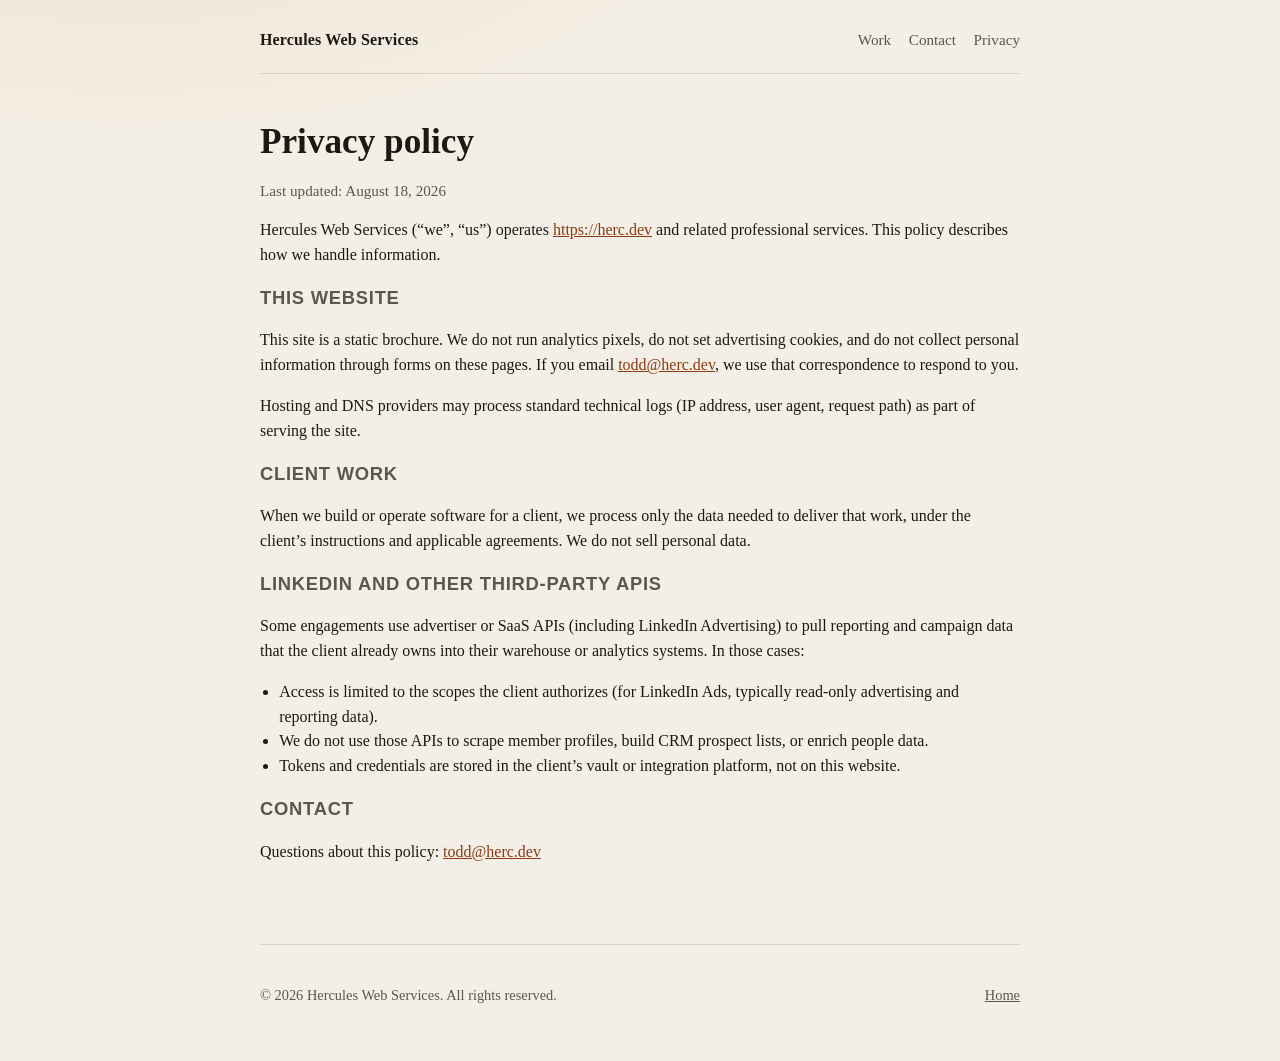
==== privacy/index.html @ 5faf5331 "Add Hercules Web Services site for herc.dev. Static brochure and privacy policy for GitHub Pages at " ====
<!DOCTYPE html>
<html lang="en">
  <head>
    <meta charset="utf-8" />
    <meta name="viewport" content="width=device-width, initial-scale=1" />
    <title>Privacy policy — Hercules Web Services</title>
    <meta
      name="description"
      content="Privacy policy for Hercules Web Services and herc.dev."
    />
    <link rel="canonical" href="https://herc.dev/privacy/" />
    <link rel="stylesheet" href="/styles.css" />
  </head>
  <body>
    <header class="site-header">
      <a class="mark" href="/">Hercules Web Services</a>
      <nav>
        <a href="/#work">Work</a>
        <a href="/#contact">Contact</a>
        <a href="/privacy/">Privacy</a>
      </nav>
    </header>

    <main class="legal">
      <h1>Privacy policy</h1>
      <p class="meta">Last updated: August 18, 2026</p>

      <p>
        Hercules Web Services (“we”, “us”) operates
        <a href="https://herc.dev">https://herc.dev</a> and related
        professional services. This policy describes how we handle information.
      </p>

      <h2>This website</h2>
      <p>
        This site is a static brochure. We do not run analytics pixels, do not
        set advertising cookies, and do not collect personal information through
        forms on these pages. If you email
        <a href="mailto:todd@herc.dev">todd@herc.dev</a>, we use that
        correspondence to respond to you.
      </p>
      <p>
        Hosting and DNS providers may process standard technical logs (IP
        address, user agent, request path) as part of serving the site.
      </p>

      <h2>Client work</h2>
      <p>
        When we build or operate software for a client, we process only the
        data needed to deliver that work, under the client’s instructions and
        applicable agreements. We do not sell personal data.
      </p>

      <h2>LinkedIn and other third-party APIs</h2>
      <p>
        Some engagements use advertiser or SaaS APIs (including LinkedIn
        Advertising) to pull reporting and campaign data that the client
        already owns into their warehouse or analytics systems. In those
        cases:
      </p>
      <ul>
        <li>
          Access is limited to the scopes the client authorizes (for LinkedIn
          Ads, typically read-only advertising and reporting data).
        </li>
        <li>
          We do not use those APIs to scrape member profiles, build CRM
          prospect lists, or enrich people data.
        </li>
        <li>
          Tokens and credentials are stored in the client’s vault or
          integration platform, not on this website.
        </li>
      </ul>

      <h2>Contact</h2>
      <p>
        Questions about this policy:
        <a href="mailto:todd@herc.dev">todd@herc.dev</a>
      </p>
    </main>

    <footer>
      <p>&copy; 2026 Hercules Web Services. All rights reserved.</p>
      <p><a href="/">Home</a></p>
    </footer>
  </body>
</html>
---- styles.css ----
:root {
  --bg: #f4efe6;
  --ink: #1c1914;
  --muted: #5c564c;
  --line: #d8d0c3;
  --accent: #8a3b12;
  --paper: #fbf8f2;
}

* {
  box-sizing: border-box;
}

html {
  scroll-behavior: smooth;
}

body {
  margin: 0;
  min-height: 100vh;
  font-family: "Iowan Old Style", "Palatino Linotype", Palatino, Georgia, serif;
  color: var(--ink);
  background:
    radial-gradient(1200px 500px at 10% -10%, #efe4d2 0%, transparent 55%),
    var(--bg);
  line-height: 1.55;
}

a {
  color: var(--accent);
}

.site-header,
footer,
main {
  width: min(760px, calc(100% - 2.5rem));
  margin-inline: auto;
}

.site-header {
  display: flex;
  justify-content: space-between;
  align-items: baseline;
  gap: 1rem;
  padding: 1.75rem 0 1.25rem;
  border-bottom: 1px solid var(--line);
}

.mark {
  font-weight: 700;
  letter-spacing: 0.01em;
  text-decoration: none;
  color: var(--ink);
}

nav {
  display: flex;
  gap: 1.1rem;
  font-size: 0.95rem;
}

nav a {
  text-decoration: none;
  color: var(--muted);
}

nav a:hover {
  color: var(--ink);
}

.hero {
  padding: 4.5rem 0 3rem;
}

.eyebrow {
  margin: 0 0 0.75rem;
  text-transform: uppercase;
  letter-spacing: 0.16em;
  font-size: 0.72rem;
  color: var(--muted);
  font-family: -apple-system, BlinkMacSystemFont, "Segoe UI", sans-serif;
}

h1 {
  margin: 0 0 1.1rem;
  font-size: clamp(2.1rem, 5vw, 3.35rem);
  line-height: 1.12;
  font-weight: 600;
}

.lede {
  margin: 0;
  max-width: 38rem;
  font-size: 1.15rem;
  color: var(--muted);
}

.cta {
  margin: 2rem 0 0;
}

.button {
  display: inline-block;
  padding: 0.7rem 1.1rem;
  background: var(--ink);
  color: var(--paper);
  text-decoration: none;
  border-radius: 2px;
}

.button:hover {
  background: var(--accent);
}

.panel {
  padding: 0 0 3rem;
}

h2 {
  margin: 0 0 1rem;
  font-size: 1.15rem;
  letter-spacing: 0.04em;
  text-transform: uppercase;
  font-family: -apple-system, BlinkMacSystemFont, "Segoe UI", sans-serif;
  color: var(--muted);
  font-weight: 600;
}

.work-list {
  margin: 0;
  padding: 0;
  list-style: none;
}

.work-list li {
  padding: 1.1rem 0;
  border-top: 1px solid var(--line);
}

.work-list li:last-child {
  border-bottom: 1px solid var(--line);
}

.legal {
  padding: 3rem 0 4rem;
}

.legal h1 {
  font-size: 2.2rem;
}

.meta {
  color: var(--muted);
  font-size: 0.95rem;
}

.legal ul {
  padding-left: 1.2rem;
}

footer {
  display: flex;
  justify-content: space-between;
  gap: 1rem;
  padding: 1.5rem 0 2.5rem;
  border-top: 1px solid var(--line);
  color: var(--muted);
  font-size: 0.9rem;
}

footer a {
  color: var(--muted);
}

@media (max-width: 640px) {
  .site-header,
  footer {
    flex-direction: column;
    align-items: flex-start;
  }

  .hero {
    padding-top: 3rem;
  }
}
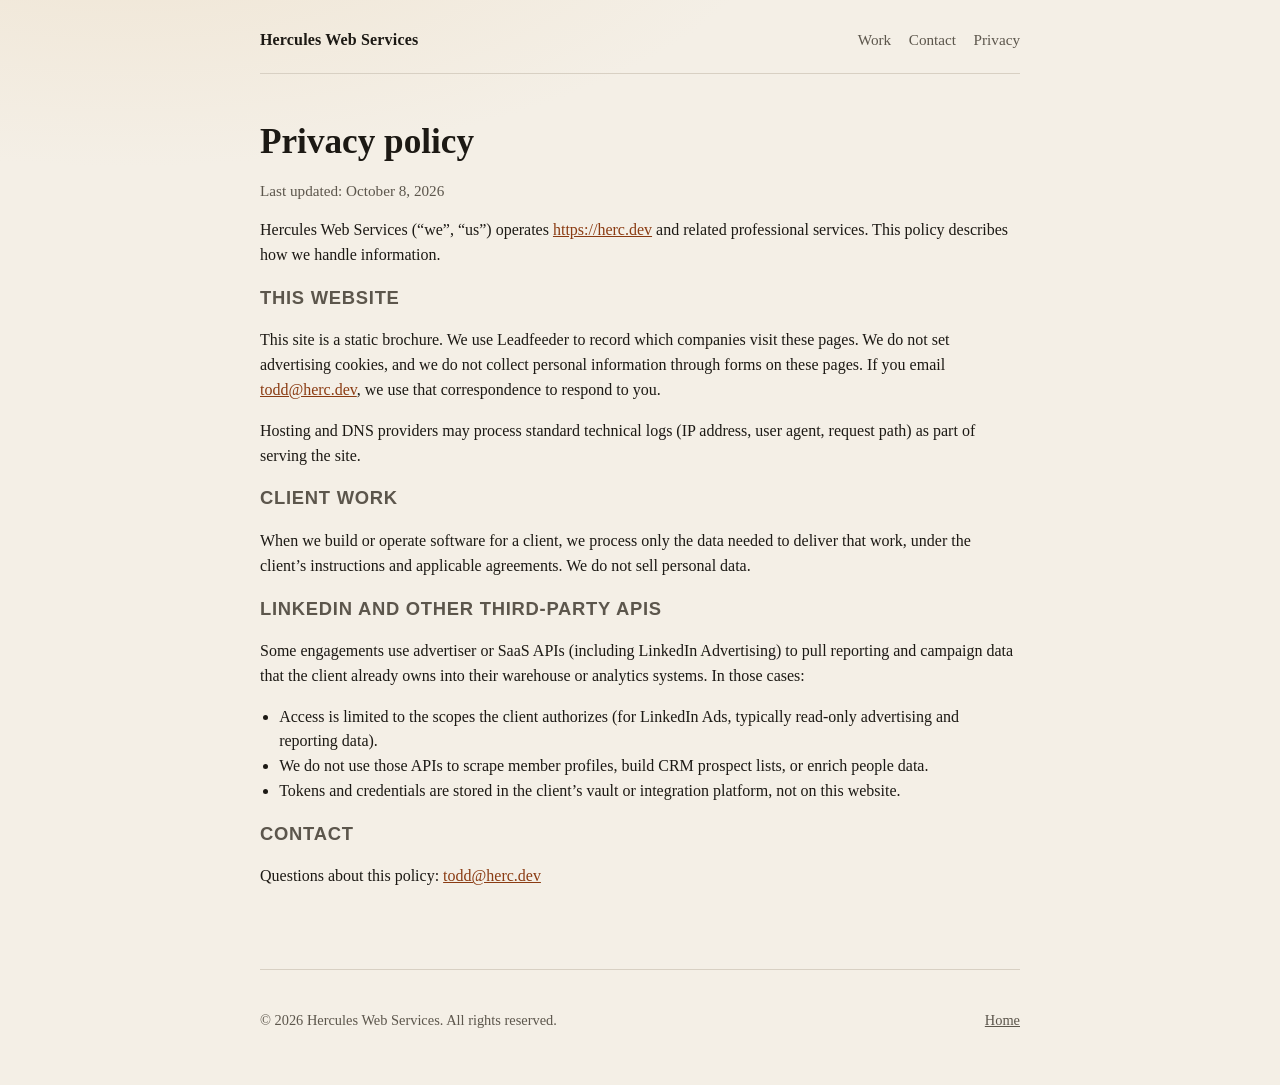
==== commit bee3910c: "Add the Leadfeeder tracker so herc.dev visits can finish account setup. Co-authored-by: Cursor <curs" ====
--- a/privacy/index.html
+++ b/privacy/index.html
@@ -10,6 +10,30 @@
     />
     <link rel="canonical" href="https://herc.dev/privacy/" />
     <link rel="stylesheet" href="/styles.css" />
+    <script>
+      (function (ss, ex) {
+        window.ldfdr =
+          window.ldfdr ||
+          function () {
+            (ldfdr._q = ldfdr._q || []).push([].slice.call(arguments));
+          };
+        (function (d, s) {
+          var fs = d.getElementsByTagName(s)[0];
+          function ce(src) {
+            var cs = d.createElement(s);
+            cs.src = src;
+            cs.async = 1;
+            fs.parentNode.insertBefore(cs, fs);
+          }
+          ce(
+            "https://sc.lfeeder.com/lftracker_v1_" +
+              ss +
+              (ex ? "_" + ex : "") +
+              ".js"
+          );
+        })(document, "script");
+      })("YEgkB8lJ3Jp4ep3Z");
+    </script>
   </head>
   <body>
     <header class="site-header">
@@ -23,7 +47,7 @@
 
     <main class="legal">
       <h1>Privacy policy</h1>
-      <p class="meta">Last updated: August 18, 2026</p>
+      <p class="meta">Last updated: October 8, 2026</p>
 
       <p>
         Hercules Web Services (“we”, “us”) operates
@@ -33,9 +57,10 @@
 
       <h2>This website</h2>
       <p>
-        This site is a static brochure. We do not run analytics pixels, do not
-        set advertising cookies, and do not collect personal information through
-        forms on these pages. If you email
+        This site is a static brochure. We use Leadfeeder to record which
+        companies visit these pages. We do not set advertising cookies, and we
+        do not collect personal information through forms on these pages. If you
+        email
         <a href="mailto:todd@herc.dev">todd@herc.dev</a>, we use that
         correspondence to respond to you.
       </p>
